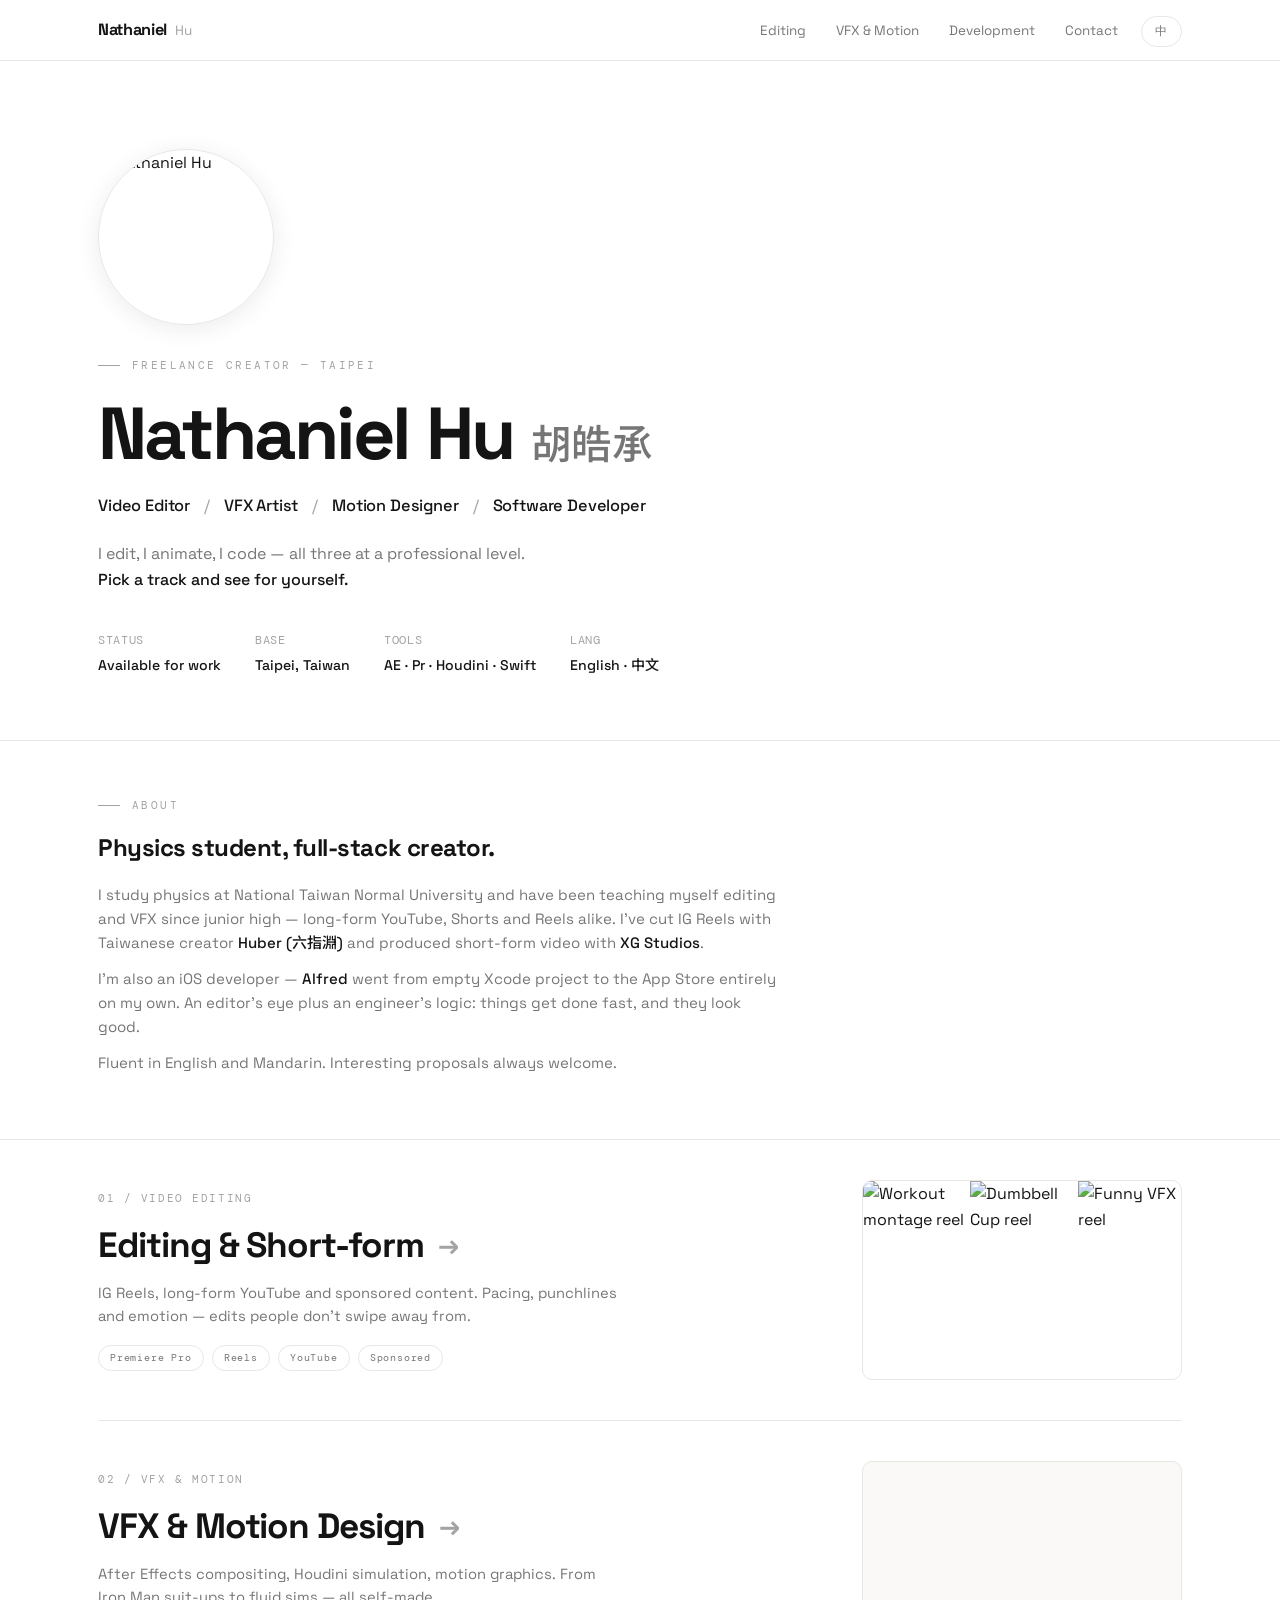
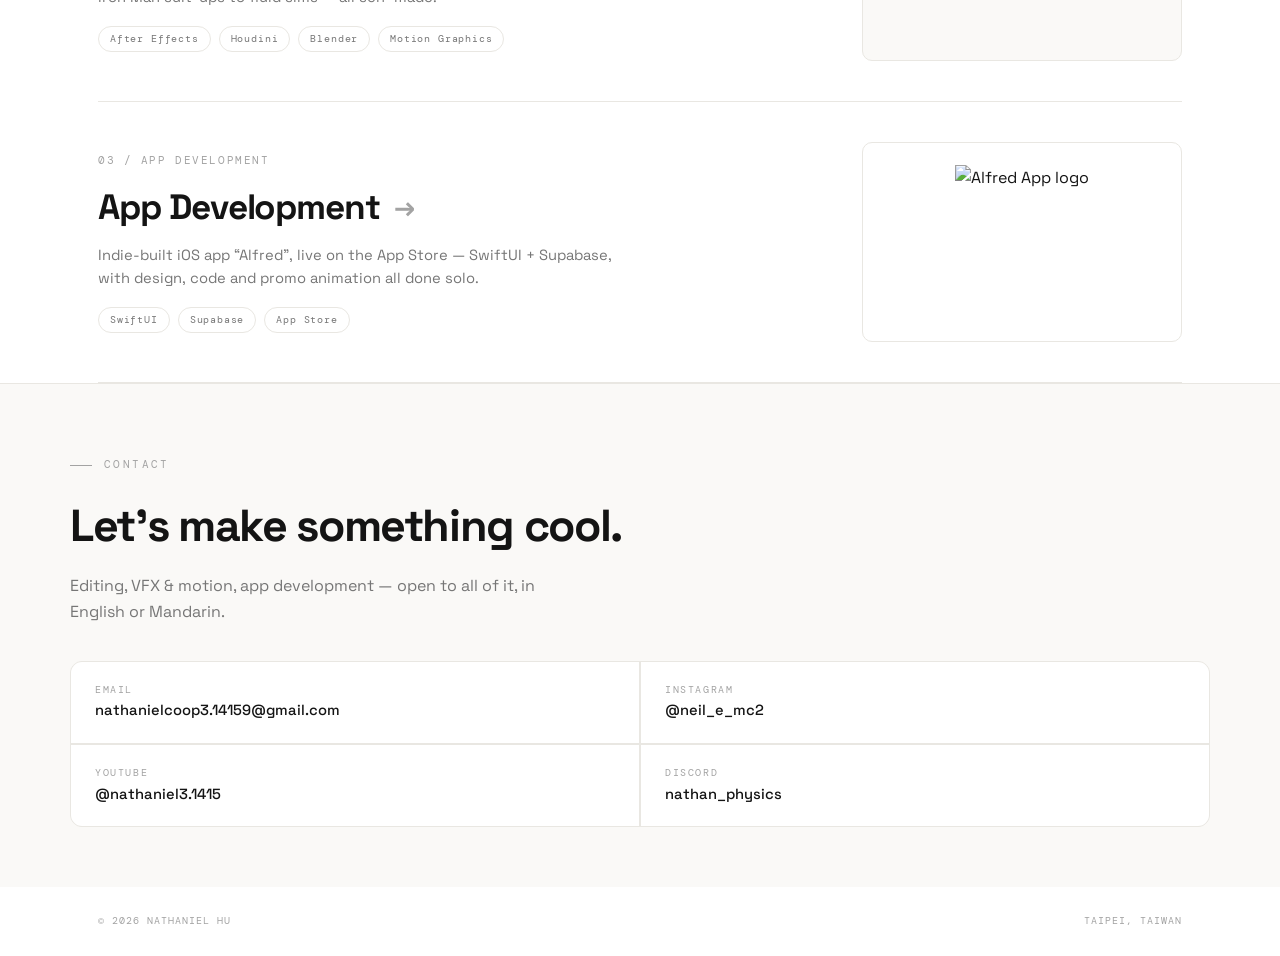
==== index.html @ a5f8119d "Add files via upload" ====
<!DOCTYPE html>
<html lang="en">
<head>
<meta charset="UTF-8">
<meta name="viewport" content="width=device-width, initial-scale=1.0">
<title>Nathaniel Hu — Video Editor · VFX Artist · Motion Designer · Software Developer</title>
<meta name="description" content="Nathaniel Hu — video editor, VFX artist, motion designer and software developer. Freelance, based in Taipei.">
<meta property="og:title" content="Nathaniel Hu — Video Editor · VFX Artist · Motion Designer · Software Developer">
<meta property="og:description" content="Video editing, VFX & motion design, iOS app development. Freelance, based in Taipei.">
<meta property="og:image" content="../img/profile.jpg">
<link rel="icon" href="data:image/svg+xml,<svg xmlns='http://www.w3.org/2000/svg' viewBox='0 0 100 100'><rect width='100' height='100' rx='20' fill='%23141414'/><text x='50' y='68' font-size='58' font-family='Helvetica' font-weight='bold' fill='white' text-anchor='middle'>N</text></svg>">
<link rel="stylesheet" href="../style.css">
</head>
<body>

<header>
  <div class="wrap nav">
    <a class="nav-name" href="index.html">Nathaniel<span>Hu</span></a>
    <ul class="nav-links">
      <li><a href="video.html">Editing</a></li>
      <li><a href="motion.html">VFX &amp; Motion</a></li>
      <li><a href="dev.html">Development</a></li>
      <li><a href="#contact">Contact</a></li>
      <li><a href="../index.html" class="lang-btn" lang="zh-TW">中</a></li>
    </ul>
  </div>
</header>

<!-- HERO -->
<section class="hero">
  <div class="wrap">
    <div class="avatar"><img src="../img/profile.jpg" alt="Nathaniel Hu"></div>
    <div class="kicker">Freelance Creator — Taipei</div>
    <h1>Nathaniel Hu<span class="zh-name" lang="zh-TW">胡皓承</span></h1>
    <div class="roles"><span>Video Editor</span><span>VFX Artist</span><span>Motion Designer</span><span>Software Developer</span></div>
    <p class="hero-sub">
      I edit, I animate, I code — all three at a professional level.
      <strong>Pick a track and see for yourself.</strong>
    </p>
    <div class="hero-meta">
      <div>STATUS<b>Available for work</b></div>
      <div>BASE<b>Taipei, Taiwan</b></div>
      <div>TOOLS<b>AE · Pr · Houdini · Swift</b></div>
      <div>LANG<b>English · 中文</b></div>
    </div>
  </div>
</section>

<!-- ABOUT -->
<section class="about" id="about">
  <div class="wrap rv">
    <div class="kicker">About</div>
    <h2>Physics student, full-stack creator.</h2>
    <p>I study physics at National Taiwan Normal University and have been teaching myself editing and VFX since junior high — long-form YouTube, Shorts and Reels alike. I've cut IG Reels with Taiwanese creator <strong>Huber (六指淵)</strong> and produced short-form video with <strong>XG Studios</strong>.</p>
    <p>I'm also an iOS developer — <strong>Alfred</strong> went from empty Xcode project to the App Store entirely on my own. An editor's eye plus an engineer's logic: things get done fast, and they look good.</p>
    <p>Fluent in English and Mandarin. Interesting proposals always welcome.</p>
  </div>
</section>

<!-- DOORS -->
<section class="doors">
  <div class="wrap">

    <a class="door rv" href="video.html">
      <div>
        <div class="door-idx">01 / VIDEO EDITING</div>
        <h2>Editing &amp; Short-form <span class="arr">→</span></h2>
        <p>IG Reels, long-form YouTube and sponsored content. Pacing, punchlines and emotion — edits people don't swipe away from.</p>
        <div class="door-tags"><span class="tag">Premiere Pro</span><span class="tag">Reels</span><span class="tag">YouTube</span><span class="tag">Sponsored</span></div>
      </div>
      <div class="door-media trio">
        <img src="../img/ig-01-workout.jpg" alt="Workout montage reel" loading="lazy">
        <img src="../img/ig-07.jpg" alt="Dumbbell Cup reel" loading="lazy">
        <img src="../img/ig-03-funnyvfx.jpg" alt="Funny VFX reel" loading="lazy">
      </div>
    </a>

    <a class="door rv" href="motion.html">
      <div>
        <div class="door-idx">02 / VFX &amp; MOTION</div>
        <h2>VFX &amp; Motion Design <span class="arr">→</span></h2>
        <p>After Effects compositing, Houdini simulation, motion graphics. From Iron Man suit-ups to fluid sims — all self-made.</p>
        <div class="door-tags"><span class="tag">After Effects</span><span class="tag">Houdini</span><span class="tag">Blender</span><span class="tag">Motion Graphics</span></div>
      </div>
      <div class="door-media">
        <video data-src="../media/ironman-final.mp4" poster="../posters/ironman-final.jpg" muted loop playsinline preload="none" aria-label="Iron Man suit-up VFX"></video>
      </div>
    </a>

    <a class="door rv" href="dev.html">
      <div>
        <div class="door-idx">03 / APP DEVELOPMENT</div>
        <h2>App Development <span class="arr">→</span></h2>
        <p>Indie-built iOS app “Alfred”, live on the App Store — SwiftUI + Supabase, with design, code and promo animation all done solo.</p>
        <div class="door-tags"><span class="tag">SwiftUI</span><span class="tag">Supabase</span><span class="tag">App Store</span></div>
      </div>
      <div class="door-media logo">
        <img src="../img/alfred-logo-mark.png" alt="Alfred App logo" loading="lazy">
      </div>
    </a>

  </div>
</section>

<!-- CONTACT -->
<section class="contact" id="contact">
  <div class="wrap contact-inner">
    <div class="kicker">Contact</div>
    <h2>Let's make something cool.</h2>
    <p class="lead">Editing, VFX & motion, app development — open to all of it, in English or Mandarin.</p>
    <div class="ct-list">
      <a class="ct-item" href="mailto:nathanielcoop3.14159@gmail.com"><span class="k">Email</span><span class="v">nathanielcoop3.14159@gmail.com</span></a>
      <a class="ct-item" href="https://www.instagram.com/neil_e_mc2" target="_blank" rel="noopener"><span class="k">Instagram</span><span class="v">@neil_e_mc2</span></a>
      <a class="ct-item" href="https://www.youtube.com/@nathaniel3.1415" target="_blank" rel="noopener"><span class="k">YouTube</span><span class="v">@nathaniel3.1415</span></a>
      <div class="ct-item"><span class="k">Discord</span><span class="v">nathan_physics</span></div>
    </div>
  </div>
</section>

<footer>
  <div class="wrap foot">
    <span>© 2026 NATHANIEL HU</span>
    <span>TAIPEI, TAIWAN</span>
  </div>
</footer>

<script src="../main.js"></script>
</body>
</html>
---- style.css ----
@import url('https://fonts.googleapis.com/css2?family=Space+Grotesk:wght@400;500;700&family=DM+Mono:wght@400;500&family=Noto+Sans+TC:wght@400;500;700&display=swap');

:root {
  --bg: #ffffff;
  --fg: #141414;
  --muted: #767676;
  --faint: #a3a3a3;
  --line: #e9e7e2;
  --card: #faf9f7;
  --sans: 'Space Grotesk', 'Noto Sans TC', -apple-system, sans-serif;
  --mono: 'DM Mono', ui-monospace, monospace;
}

*, *::before, *::after { box-sizing: border-box; margin: 0; padding: 0; }
html { scroll-behavior: smooth; }
body {
  background: var(--bg); color: var(--fg);
  font-family: var(--sans); line-height: 1.6;
  -webkit-font-smoothing: antialiased;
}
img, video { display: block; max-width: 100%; }
a { color: inherit; text-decoration: none; }
::selection { background: #141414; color: #fff; }

.wrap { max-width: 1140px; margin: 0 auto; padding: 0 28px; }

/* ── NAV ── */
header {
  position: sticky; top: 0; z-index: 100;
  background: rgba(255,255,255,.86); backdrop-filter: blur(14px);
  border-bottom: 1px solid var(--line);
}
.nav {
  display: flex; align-items: center; justify-content: space-between;
  height: 60px;
}
.nav-name { font-weight: 700; font-size: 1.02rem; letter-spacing: -.02em; }
.nav-name span { color: var(--faint); font-weight: 400; margin-left: 8px; font-size: .85rem; }
.nav-links { display: flex; gap: 4px; list-style: none; }
.nav-links a {
  font-size: .84rem; color: var(--muted); padding: 7px 13px; border-radius: 99px;
  transition: color .2s, background .2s; white-space: nowrap;
}
.nav-links a:hover { color: var(--fg); background: #f2f0ec; }
.nav-links a.on { color: var(--fg); font-weight: 500; background: #f2f0ec; }
.lang-btn {
  font-family: var(--mono); font-size: .72rem !important; letter-spacing: .08em;
  border: 1px solid var(--line); margin-left: 6px;
}
.lang-btn:hover { border-color: var(--fg); background: #fff !important; }

/* ── COMMON ── */
.kicker {
  font-family: var(--mono); font-size: .68rem; letter-spacing: .22em;
  text-transform: uppercase; color: var(--faint);
  display: flex; align-items: center; gap: 12px;
}
.kicker::before { content: ''; width: 22px; height: 1px; background: var(--faint); }
.page-hd { padding: 72px 0 40px; }
.page-hd h1 { font-size: clamp(2rem, 4.6vw, 3.2rem); letter-spacing: -.03em; line-height: 1.12; margin-top: 18px; }
.page-hd p  { color: var(--muted); max-width: 620px; margin-top: 14px; font-size: .96rem; }
.sec-hd { display: flex; align-items: baseline; gap: 14px; margin: 64px 0 26px; }
.sec-hd h2 { font-size: 1.3rem; letter-spacing: -.02em; }
.sec-hd .en { font-family: var(--mono); font-size: .7rem; color: var(--faint); letter-spacing: .14em; text-transform: uppercase; }
.sec-hd .rule { flex: 1; height: 1px; background: var(--line); align-self: center; }

/* ── HOME HERO ── */
.hero { padding: 88px 0 64px; }
.avatar {
  width: 176px; height: 176px; border-radius: 50%; overflow: hidden;
  border: 1px solid var(--line); margin-bottom: 32px;
  box-shadow: 0 4px 24px rgba(0,0,0,.08);
}
.avatar img { width: 100%; height: 100%; object-fit: cover; }
.hero h1 {
  font-size: clamp(2.6rem, 6.5vw, 4.6rem);
  letter-spacing: -.04em; line-height: 1.04; margin-top: 22px;
}
.hero h1 em { font-style: normal; color: var(--faint); }
.hero h1 .zh-name { font-weight: 500; color: var(--muted); font-size: .55em; margin-left: 18px; letter-spacing: .02em; }
.roles {
  display: flex; flex-wrap: wrap; gap: 8px 0; align-items: center;
  margin-top: 20px; font-size: 1.02rem; color: var(--fg); font-weight: 500; letter-spacing: -.01em;
}
.roles span + span::before { content: '/'; color: var(--faint); font-weight: 400; margin: 0 14px; }
.hero-sub { margin-top: 22px; max-width: 560px; color: var(--muted); font-size: 1rem; }
.hero-sub strong { color: var(--fg); font-weight: 500; white-space: nowrap; }
.hero-meta {
  display: flex; gap: 34px; flex-wrap: wrap; margin-top: 40px;
  font-family: var(--mono); font-size: .72rem; letter-spacing: .06em; color: var(--faint);
}
.hero-meta b { display: block; color: var(--fg); font-family: var(--sans); font-size: .88rem; font-weight: 500; letter-spacing: 0; margin-top: 3px; }

/* ── DOORS ── */
.doors { border-top: 1px solid var(--line); }
.door {
  display: grid; grid-template-columns: 1fr 320px; gap: 40px; align-items: center;
  padding: 40px 0; border-bottom: 1px solid var(--line);
  transition: background .25s;
}
.door:hover { background: var(--card); }
.door-idx { font-family: var(--mono); font-size: .7rem; color: var(--faint); letter-spacing: .14em; }
.door h2 { font-size: clamp(1.5rem, 3.2vw, 2.2rem); letter-spacing: -.03em; margin: 10px 0 8px; display: flex; align-items: center; gap: 14px; }
.door h2 .arr { font-size: .75em; color: var(--faint); transition: transform .25s, color .25s; }
.door:hover h2 .arr { transform: translateX(6px); color: var(--fg); }
.door p { color: var(--muted); font-size: .92rem; max-width: 520px; }
.door-tags { display: flex; gap: 8px; flex-wrap: wrap; margin-top: 16px; }
.tag {
  font-family: var(--mono); font-size: .64rem; letter-spacing: .08em; color: var(--muted);
  border: 1px solid var(--line); border-radius: 99px; padding: 4px 11px; background: #fff;
}
.door-media {
  aspect-ratio: 16/10; overflow: hidden; border-radius: 10px;
  background: var(--card); border: 1px solid var(--line);
}
.door-media img, .door-media video { width: 100%; height: 100%; object-fit: cover; transition: transform .5s cubic-bezier(.16,1,.3,1); }
.door:hover .door-media img, .door:hover .door-media video { transform: scale(1.04); }
.door-media.logo { background: #fff; display: flex; align-items: center; justify-content: center; }
.door-media.logo img { width: auto; height: 78%; object-fit: contain; }
.door:hover .door-media.logo img { transform: scale(1.06); }
.door-media.trio { display: grid; grid-template-columns: 1fr 1fr 1fr; gap: 4px; padding: 0; background: #fff; }
.door-media.trio img { border-radius: 0; }

/* ── CARD GRIDS ── */
.grid { display: grid; gap: 22px; }
.grid.cols-3 { grid-template-columns: repeat(3, 1fr); }
.grid.cols-2 { grid-template-columns: repeat(2, 1fr); }

.card { display: block; }
.card .media {
  position: relative; overflow: hidden; border-radius: 10px;
  border: 1px solid var(--line); background: var(--card);
}
.card .media::after { content: ''; position: absolute; inset: 0; border-radius: inherit; box-shadow: inset 0 0 0 1px rgba(0,0,0,.02); pointer-events: none; }
.card .media img, .card .media video { width: 100%; height: 100%; object-fit: cover; transition: transform .5s cubic-bezier(.16,1,.3,1); }
a.card:hover .media img { transform: scale(1.045); }
.card .cap { padding: 12px 2px 0; display: flex; justify-content: space-between; align-items: baseline; gap: 12px; }
.card .cap .t { font-size: .9rem; font-weight: 500; letter-spacing: -.01em; }
.card .cap .m { font-family: var(--mono); font-size: .62rem; color: var(--faint); letter-spacing: .1em; text-transform: uppercase; white-space: nowrap; }
.card .sub { font-size: .8rem; color: var(--muted); padding: 2px 2px 0; }

.r916 .media { aspect-ratio: 9/16; }
.r169 .media { aspect-ratio: 16/9; }

.badge {
  position: absolute; top: 10px; left: 10px; z-index: 2;
  font-family: var(--mono); font-size: .6rem; letter-spacing: .1em;
  background: rgba(255,255,255,.92); color: var(--fg);
  padding: 4px 9px; border-radius: 99px; border: 1px solid var(--line);
}
.play {
  position: absolute; inset: 0; display: flex; align-items: center; justify-content: center;
  opacity: 0; transition: opacity .25s; z-index: 2;
  background: linear-gradient(to top, rgba(0,0,0,.28), transparent 45%);
}
a.card:hover .play { opacity: 1; }
.play svg { width: 46px; height: 46px; filter: drop-shadow(0 2px 8px rgba(0,0,0,.35)); }

/* ── VIDEO (motion page) ── */
.vidcard .media { aspect-ratio: 16/9; }
.vgroup { margin-bottom: 44px; }
.vgroup-hd { display: flex; align-items: baseline; gap: 12px; margin-bottom: 14px; }
.vgroup-hd .n { font-family: var(--mono); font-size: .66rem; color: var(--faint); letter-spacing: .1em; }
.vgroup-hd h3 { font-size: 1.05rem; letter-spacing: -.01em; }
.vgroup-hd .tools { font-family: var(--mono); font-size: .64rem; color: var(--faint); letter-spacing: .08em; }

/* ── DEV PAGE ── */
.feature-row {
  display: grid; grid-template-columns: 1fr 1fr; gap: 44px; align-items: center;
  padding: 44px 0; border-bottom: 1px solid var(--line);
}
.feature-row:last-of-type { border-bottom: none; }
.feature-row .txt h3 { font-size: 1.4rem; letter-spacing: -.02em; margin: 12px 0 10px; }
.feature-row .txt p { color: var(--muted); font-size: .92rem; }
.feature-row .txt ul { margin: 14px 0 0 0; list-style: none; }
.feature-row .txt li { color: var(--muted); font-size: .88rem; padding: 7px 0; border-bottom: 1px dashed var(--line); display: flex; gap: 10px; }
.feature-row .txt li::before { content: '—'; color: var(--faint); }
.shot { border-radius: 12px; overflow: hidden; border: 1px solid var(--line); background: var(--card); }
.store-btn {
  display: inline-flex; align-items: center; gap: 10px; margin-top: 20px;
  background: var(--fg); color: #fff; padding: 12px 22px; border-radius: 99px;
  font-size: .88rem; font-weight: 500; transition: opacity .2s, transform .2s;
}
.store-btn:hover { opacity: .85; transform: translateY(-1px); }
.store-btn svg { width: 16px; height: 16px; }

/* ── ABOUT STRIP ── */
.about { padding: 56px 0 64px; border-top: 1px solid var(--line); }
.about p { color: var(--muted); font-size: .94rem; max-width: 680px; }
.about p + p { margin-top: 12px; }
.about strong { color: var(--fg); font-weight: 500; }
.about h2 { font-size: 1.5rem; letter-spacing: -.02em; margin: 14px 0 16px; }

/* ── CONTACT / FOOTER ── */
.contact { border-top: 1px solid var(--line); background: var(--card); }
.contact-inner { padding: 72px 0 60px; }
.contact h2 { font-size: clamp(1.8rem, 4vw, 2.8rem); letter-spacing: -.03em; margin-top: 16px; }
.contact .lead { color: var(--muted); margin-top: 12px; max-width: 520px; }
.ct-list { display: grid; grid-template-columns: repeat(2, minmax(0,1fr)); gap: 2px; margin-top: 36px; border: 1px solid var(--line); border-radius: 12px; overflow: hidden; background: var(--line); }
.ct-item {
  background: #fff; padding: 20px 24px; display: flex; flex-direction: column; gap: 2px;
  transition: background .2s;
}
a.ct-item:hover { background: #f5f3ef; }
.ct-item .k { font-family: var(--mono); font-size: .62rem; letter-spacing: .16em; text-transform: uppercase; color: var(--faint); }
.ct-item .v { font-size: .92rem; font-weight: 500; }
footer { padding: 26px 0; }
.foot { display: flex; justify-content: space-between; font-family: var(--mono); font-size: .64rem; color: var(--faint); letter-spacing: .1em; }

/* ── REVEAL ── */
.rv { opacity: 0; transform: translateY(14px); transition: opacity .6s ease, transform .6s ease; }
.rv.in { opacity: 1; transform: none; }
@media (prefers-reduced-motion: reduce) { .rv { opacity: 1; transform: none; transition: none; } }

/* ── RESPONSIVE ── */
@media (max-width: 900px) {
  .grid.cols-3 { grid-template-columns: repeat(2, 1fr); }
  .door { grid-template-columns: 1fr; gap: 22px; }
  .door-media { order: -1; }
  .feature-row { grid-template-columns: 1fr; gap: 24px; }
}
@media (max-width: 620px) {
  .wrap { padding: 0 18px; }
  .nav { height: 54px; }
  .nav-name span { display: none; }
  .nav-links a { padding: 6px 9px; font-size: .78rem; }
  .hero { padding: 56px 0 44px; }
  .hero h1 { font-size: clamp(1.9rem, 8.4vw, 2.4rem); }
  .avatar { width: 112px; height: 112px; margin-bottom: 22px; }
  .roles { font-size: .92rem; }
  .roles span + span::before { margin: 0 9px; }
  .page-hd { padding: 48px 0 28px; }
  .page-hd h1 { font-size: 1.9rem; }
  .grid { gap: 14px; }
  .grid.cols-2, .grid.cols-3 { grid-template-columns: repeat(2, 1fr); }
  .grid.cols-3.reels { grid-template-columns: repeat(2, 1fr); }
  .card .cap .m { display: none; }
  .ct-list { grid-template-columns: 1fr; }
}
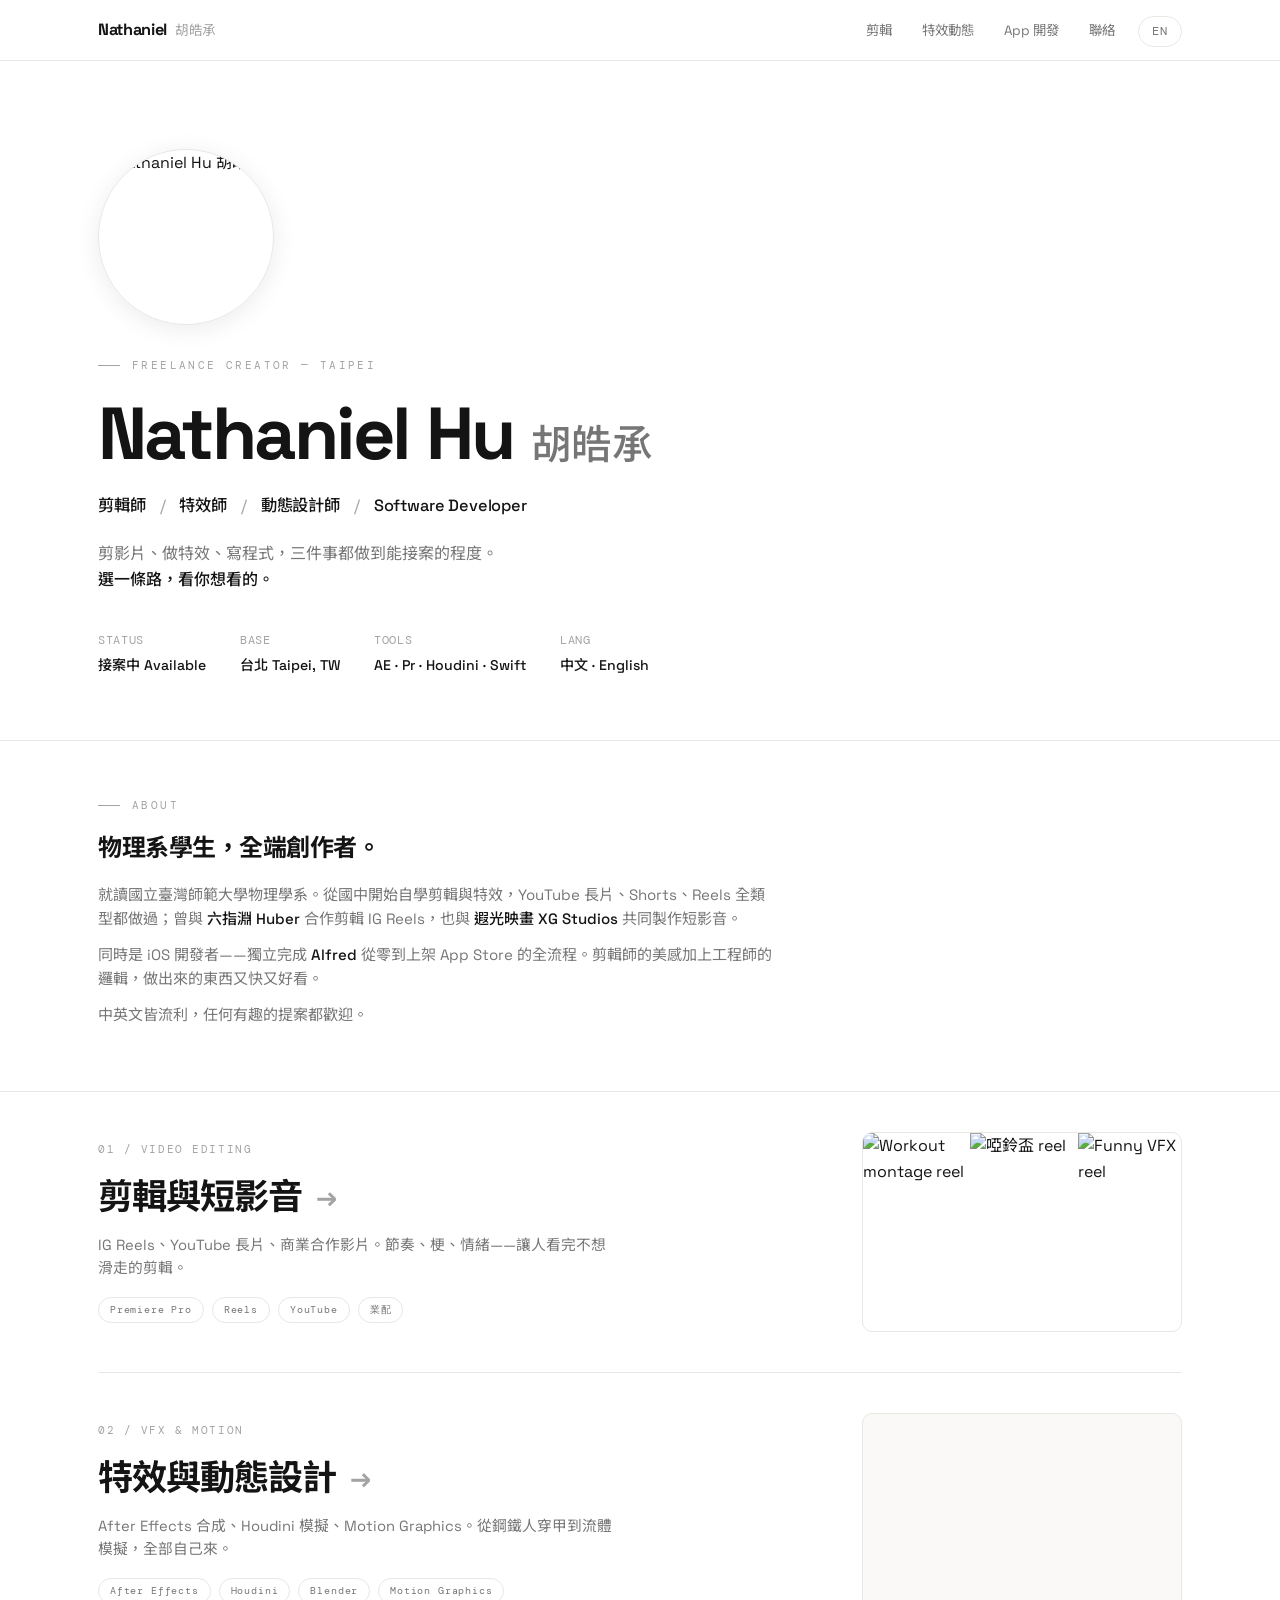
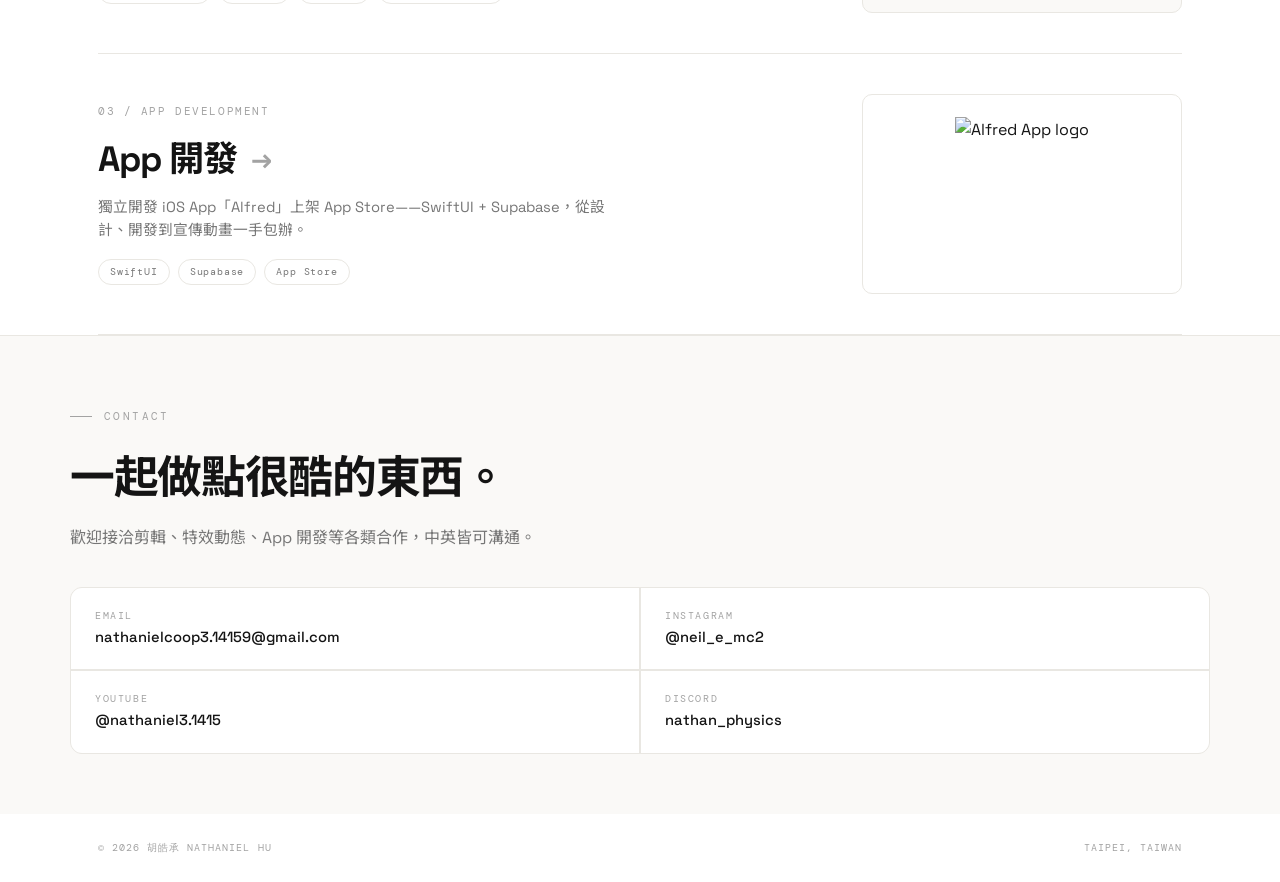
==== commit 005027d8: "Add files via upload" ====
--- a/index.html
+++ b/index.html
@@ -1,27 +1,27 @@
 <!DOCTYPE html>
-<html lang="en">
+<html lang="zh-TW">
 <head>
 <meta charset="UTF-8">
 <meta name="viewport" content="width=device-width, initial-scale=1.0">
-<title>Nathaniel Hu — Video Editor · VFX Artist · Motion Designer · Software Developer</title>
-<meta name="description" content="Nathaniel Hu — video editor, VFX artist, motion designer and software developer. Freelance, based in Taipei.">
-<meta property="og:title" content="Nathaniel Hu — Video Editor · VFX Artist · Motion Designer · Software Developer">
-<meta property="og:description" content="Video editing, VFX & motion design, iOS app development. Freelance, based in Taipei.">
-<meta property="og:image" content="../img/profile.jpg">
+<title>Nathaniel Hu 胡皓承 — 剪輯師・特效師・動態設計師・Software Developer</title>
+<meta name="description" content="Nathaniel Hu 胡皓承 — 剪輯師、特效師、動態設計師、Software Developer。台北自由接案。">
+<meta property="og:title" content="Nathaniel Hu 胡皓承 — 剪輯師・特效師・動態設計師・Software Developer">
+<meta property="og:description" content="剪輯、VFX 特效與動態設計、iOS App 開發。台北自由接案。">
+<meta property="og:image" content="img/profile.jpg">
 <link rel="icon" href="data:image/svg+xml,<svg xmlns='http://www.w3.org/2000/svg' viewBox='0 0 100 100'><rect width='100' height='100' rx='20' fill='%23141414'/><text x='50' y='68' font-size='58' font-family='Helvetica' font-weight='bold' fill='white' text-anchor='middle'>N</text></svg>">
-<link rel="stylesheet" href="../style.css">
+<link rel="stylesheet" href="style.css">
 </head>
 <body>
 
 <header>
   <div class="wrap nav">
-    <a class="nav-name" href="index.html">Nathaniel<span>Hu</span></a>
+    <a class="nav-name" href="index.html">Nathaniel<span>胡皓承</span></a>
     <ul class="nav-links">
-      <li><a href="video.html">Editing</a></li>
-      <li><a href="motion.html">VFX &amp; Motion</a></li>
-      <li><a href="dev.html">Development</a></li>
-      <li><a href="#contact">Contact</a></li>
-      <li><a href="../index.html" class="lang-btn" lang="zh-TW">中</a></li>
+      <li><a href="video.html">剪輯</a></li>
+      <li><a href="motion.html">特效動態</a></li>
+      <li><a href="dev.html">App 開發</a></li>
+      <li><a href="#contact">聯絡</a></li>
+      <li><a href="en/index.html" class="lang-btn" lang="en">EN</a></li>
     </ul>
   </div>
 </header>
@@ -29,19 +29,19 @@
 <!-- HERO -->
 <section class="hero">
   <div class="wrap">
-    <div class="avatar"><img src="../img/profile.jpg" alt="Nathaniel Hu"></div>
+    <div class="avatar"><img src="img/profile.jpg" alt="Nathaniel Hu 胡皓承"></div>
     <div class="kicker">Freelance Creator — Taipei</div>
-    <h1>Nathaniel Hu<span class="zh-name" lang="zh-TW">胡皓承</span></h1>
-    <div class="roles"><span>Video Editor</span><span>VFX Artist</span><span>Motion Designer</span><span>Software Developer</span></div>
+    <h1>Nathaniel Hu<span class="zh-name">胡皓承</span></h1>
+    <div class="roles"><span>剪輯師</span><span>特效師</span><span>動態設計師</span><span lang="en">Software Developer</span></div>
     <p class="hero-sub">
-      I edit, I animate, I code — all three at a professional level.
-      <strong>Pick a track and see for yourself.</strong>
+      剪影片、做特效、寫程式，三件事都做到能接案的程度。
+      <strong>選一條路，看你想看的。</strong>
     </p>
     <div class="hero-meta">
-      <div>STATUS<b>Available for work</b></div>
-      <div>BASE<b>Taipei, Taiwan</b></div>
+      <div>STATUS<b>接案中 Available</b></div>
+      <div>BASE<b>台北 Taipei, TW</b></div>
       <div>TOOLS<b>AE · Pr · Houdini · Swift</b></div>
-      <div>LANG<b>English · 中文</b></div>
+      <div>LANG<b>中文 · English</b></div>
     </div>
   </div>
 </section>
@@ -50,10 +50,10 @@
 <section class="about" id="about">
   <div class="wrap rv">
     <div class="kicker">About</div>
-    <h2>Physics student, full-stack creator.</h2>
-    <p>I study physics at National Taiwan Normal University and have been teaching myself editing and VFX since junior high — long-form YouTube, Shorts and Reels alike. I've cut IG Reels with Taiwanese creator <strong>Huber (六指淵)</strong> and produced short-form video with <strong>XG Studios</strong>.</p>
-    <p>I'm also an iOS developer — <strong>Alfred</strong> went from empty Xcode project to the App Store entirely on my own. An editor's eye plus an engineer's logic: things get done fast, and they look good.</p>
-    <p>Fluent in English and Mandarin. Interesting proposals always welcome.</p>
+    <h2>物理系學生，全端創作者。</h2>
+    <p>就讀國立臺灣師範大學物理學系。從國中開始自學剪輯與特效，YouTube 長片、Shorts、Reels 全類型都做過；曾與 <strong>六指淵 Huber</strong> 合作剪輯 IG Reels，也與 <strong>遐光映畫 XG Studios</strong> 共同製作短影音。</p>
+    <p>同時是 iOS 開發者——獨立完成 <strong>Alfred</strong> 從零到上架 App Store 的全流程。剪輯師的美感加上工程師的邏輯，做出來的東西又快又好看。</p>
+    <p>中英文皆流利，任何有趣的提案都歡迎。</p>
   </div>
 </section>
 
@@ -64,38 +64,38 @@
     <a class="door rv" href="video.html">
       <div>
         <div class="door-idx">01 / VIDEO EDITING</div>
-        <h2>Editing &amp; Short-form <span class="arr">→</span></h2>
-        <p>IG Reels, long-form YouTube and sponsored content. Pacing, punchlines and emotion — edits people don't swipe away from.</p>
-        <div class="door-tags"><span class="tag">Premiere Pro</span><span class="tag">Reels</span><span class="tag">YouTube</span><span class="tag">Sponsored</span></div>
+        <h2>剪輯與短影音 <span class="arr">→</span></h2>
+        <p>IG Reels、YouTube 長片、商業合作影片。節奏、梗、情緒——讓人看完不想滑走的剪輯。</p>
+        <div class="door-tags"><span class="tag">Premiere Pro</span><span class="tag">Reels</span><span class="tag">YouTube</span><span class="tag">業配</span></div>
       </div>
       <div class="door-media trio">
-        <img src="../img/ig-01-workout.jpg" alt="Workout montage reel" loading="lazy">
-        <img src="../img/ig-07.jpg" alt="Dumbbell Cup reel" loading="lazy">
-        <img src="../img/ig-03-funnyvfx.jpg" alt="Funny VFX reel" loading="lazy">
+        <img src="img/ig-01-workout.jpg" alt="Workout montage reel" loading="lazy">
+        <img src="img/ig-07.jpg" alt="啞鈴盃 reel" loading="lazy">
+        <img src="img/ig-03-funnyvfx.jpg" alt="Funny VFX reel" loading="lazy">
       </div>
     </a>
 
     <a class="door rv" href="motion.html">
       <div>
         <div class="door-idx">02 / VFX &amp; MOTION</div>
-        <h2>VFX &amp; Motion Design <span class="arr">→</span></h2>
-        <p>After Effects compositing, Houdini simulation, motion graphics. From Iron Man suit-ups to fluid sims — all self-made.</p>
+        <h2>特效與動態設計 <span class="arr">→</span></h2>
+        <p>After Effects 合成、Houdini 模擬、Motion Graphics。從鋼鐵人穿甲到流體模擬，全部自己來。</p>
         <div class="door-tags"><span class="tag">After Effects</span><span class="tag">Houdini</span><span class="tag">Blender</span><span class="tag">Motion Graphics</span></div>
       </div>
       <div class="door-media">
-        <video data-src="../media/ironman-final.mp4" poster="../posters/ironman-final.jpg" muted loop playsinline preload="none" aria-label="Iron Man suit-up VFX"></video>
+        <video data-src="media/ironman-final.mp4" poster="posters/ironman-final.jpg" muted loop playsinline preload="none" aria-label="Iron Man suit-up VFX"></video>
       </div>
     </a>
 
     <a class="door rv" href="dev.html">
       <div>
         <div class="door-idx">03 / APP DEVELOPMENT</div>
-        <h2>App Development <span class="arr">→</span></h2>
-        <p>Indie-built iOS app “Alfred”, live on the App Store — SwiftUI + Supabase, with design, code and promo animation all done solo.</p>
+        <h2>App 開發 <span class="arr">→</span></h2>
+        <p>獨立開發 iOS App「Alfred」上架 App Store——SwiftUI + Supabase，從設計、開發到宣傳動畫一手包辦。</p>
         <div class="door-tags"><span class="tag">SwiftUI</span><span class="tag">Supabase</span><span class="tag">App Store</span></div>
       </div>
       <div class="door-media logo">
-        <img src="../img/alfred-logo-mark.png" alt="Alfred App logo" loading="lazy">
+        <img src="img/alfred-logo-mark.png" alt="Alfred App logo" loading="lazy">
       </div>
     </a>
 
@@ -106,8 +106,8 @@
 <section class="contact" id="contact">
   <div class="wrap contact-inner">
     <div class="kicker">Contact</div>
-    <h2>Let's make something cool.</h2>
-    <p class="lead">Editing, VFX & motion, app development — open to all of it, in English or Mandarin.</p>
+    <h2>一起做點很酷的東西。</h2>
+    <p class="lead">歡迎接洽剪輯、特效動態、App 開發等各類合作，中英皆可溝通。</p>
     <div class="ct-list">
       <a class="ct-item" href="mailto:nathanielcoop3.14159@gmail.com"><span class="k">Email</span><span class="v">nathanielcoop3.14159@gmail.com</span></a>
       <a class="ct-item" href="https://www.instagram.com/neil_e_mc2" target="_blank" rel="noopener"><span class="k">Instagram</span><span class="v">@neil_e_mc2</span></a>
@@ -119,11 +119,11 @@
 
 <footer>
   <div class="wrap foot">
-    <span>© 2026 NATHANIEL HU</span>
+    <span>© 2026 胡皓承 NATHANIEL HU</span>
     <span>TAIPEI, TAIWAN</span>
   </div>
 </footer>
 
-<script src="../main.js"></script>
+<script src="main.js"></script>
 </body>
 </html>
